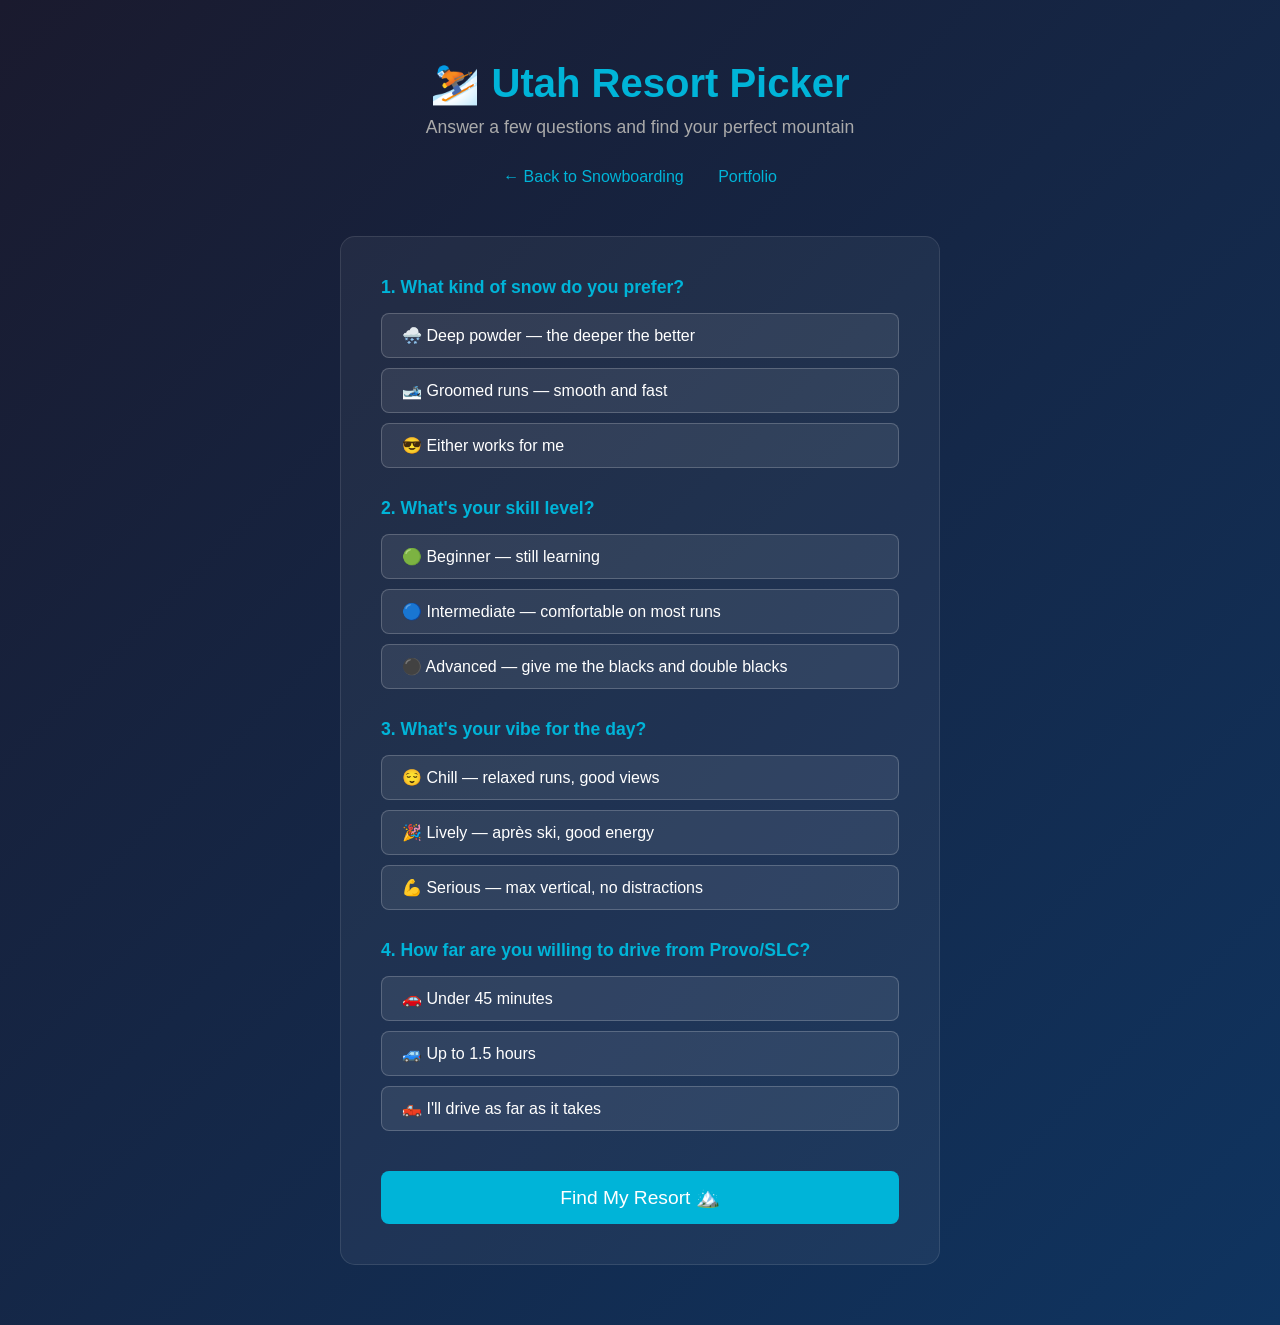
==== scratch-page/snowapp.html @ c3771a27 "Snow app" ====
<!DOCTYPE html>
<html lang="en">
<head>
    <meta charset="UTF-8">
    <meta name="viewport" content="width=device-width, initial-scale=1.0">
    <title>Utah Snow Resort Picker</title>
    <style>
        * { box-sizing: border-box; margin: 0; padding: 0; }
        
        body {
            font-family: 'Arial', sans-serif;
            background: linear-gradient(135deg, #1a1a2e, #0f3460);
            min-height: 100vh;
            color: white;
            padding: 20px;
        }

        header {
            text-align: center;
            padding: 40px 20px 20px;
        }

        header h1 {
            font-size: 2.5em;
            color: #00b4d8;
            margin-bottom: 10px;
        }

        header p {
            color: #aaaaaa;
            font-size: 1.1em;
        }

        .quiz-container {
            max-width: 600px;
            margin: 40px auto;
            background: rgba(255,255,255,0.05);
            border-radius: 15px;
            padding: 40px;
            border: 1px solid rgba(255,255,255,0.1);
        }

        .question {
            margin-bottom: 30px;
        }

        .question h3 {
            color: #00b4d8;
            margin-bottom: 15px;
            font-size: 1.1em;
        }

        .options {
            display: flex;
            flex-direction: column;
            gap: 10px;
        }

        .option-btn {
            background: rgba(255,255,255,0.08);
            border: 1px solid rgba(255,255,255,0.2);
            color: white;
            padding: 12px 20px;
            border-radius: 8px;
            cursor: pointer;
            text-align: left;
            font-size: 1em;
            transition: all 0.2s;
        }

        .option-btn:hover {
            background: rgba(0,180,216,0.3);
            border-color: #00b4d8;
        }

        .option-btn.selected {
            background: rgba(0,180,216,0.4);
            border-color: #00b4d8;
        }

        .submit-btn {
            width: 100%;
            padding: 15px;
            background: #00b4d8;
            color: white;
            border: none;
            border-radius: 8px;
            font-size: 1.2em;
            cursor: pointer;
            margin-top: 10px;
            transition: background 0.2s;
        }

        .submit-btn:hover { background: #0096b7; }

        .result {
            display: none;
            max-width: 600px;
            margin: 20px auto;
            background: rgba(255,255,255,0.05);
            border-radius: 15px;
            padding: 40px;
            border: 1px solid #00b4d8;
            text-align: center;
        }

        .result h2 {
            color: #00b4d8;
            font-size: 2em;
            margin-bottom: 10px;
        }

        .result .resort-tag {
            display: inline-block;
            background: #00b4d8;
            color: white;
            padding: 5px 15px;
            border-radius: 20px;
            font-size: 0.9em;
            margin: 5px;
        }

        .result p {
            color: #cccccc;
            line-height: 1.7;
            margin: 15px 0;
        }

        .result .stats {
            display: flex;
            justify-content: center;
            gap: 30px;
            margin: 20px 0;
        }

        .stat {
            text-align: center;
        }

        .stat .number {
            font-size: 2em;
            color: #00b4d8;
            font-weight: bold;
        }

        .stat .label {
            font-size: 0.8em;
            color: #aaaaaa;
        }

        .retry-btn {
            margin-top: 20px;
            padding: 12px 30px;
            background: transparent;
            color: #00b4d8;
            border: 1px solid #00b4d8;
            border-radius: 8px;
            font-size: 1em;
            cursor: pointer;
            transition: all 0.2s;
        }

        .retry-btn:hover {
            background: #00b4d8;
            color: white;
        }

        nav {
            text-align: center;
            padding: 10px;
        }

        nav a {
            color: #00b4d8;
            text-decoration: none;
            margin: 0 15px;
        }
    </style>
</head>
<body>

<header>
    <h1>⛷️ Utah Resort Picker</h1>
    <p>Answer a few questions and find your perfect mountain</p>
</header>

<nav>
    <a href="snowboarding.html">← Back to Snowboarding</a>
    <a href="../index.html">Portfolio</a>
</nav>

<div class="quiz-container" id="quiz">

    <div class="question">
        <h3>1. What kind of snow do you prefer?</h3>
        <div class="options">
            <button class="option-btn" onclick="select(this, 'snow', 'powder')">🌨️ Deep powder — the deeper the better</button>
            <button class="option-btn" onclick="select(this, 'snow', 'groomed')">🎿 Groomed runs — smooth and fast</button>
            <button class="option-btn" onclick="select(this, 'snow', 'both')">😎 Either works for me</button>
        </div>
    </div>

    <div class="question">
        <h3>2. What's your skill level?</h3>
        <div class="options">
            <button class="option-btn" onclick="select(this, 'skill', 'beginner')">🟢 Beginner — still learning</button>
            <button class="option-btn" onclick="select(this, 'skill', 'intermediate')">🔵 Intermediate — comfortable on most runs</button>
            <button class="option-btn" onclick="select(this, 'skill', 'advanced')">⚫ Advanced — give me the blacks and double blacks</button>
        </div>
    </div>

    <div class="question">
        <h3>3. What's your vibe for the day?</h3>
        <div class="options">
            <button class="option-btn" onclick="select(this, 'vibe', 'chill')">😌 Chill — relaxed runs, good views</button>
            <button class="option-btn" onclick="select(this, 'vibe', 'party')">🎉 Lively — après ski, good energy</button>
            <button class="option-btn" onclick="select(this, 'vibe', 'serious')">💪 Serious — max vertical, no distractions</button>
        </div>
    </div>

    <div class="question">
        <h3>4. How far are you willing to drive from Provo/SLC?</h3>
        <div class="options">
            <button class="option-btn" onclick="select(this, 'distance', 'close')">🚗 Under 45 minutes</button>
            <button class="option-btn" onclick="select(this, 'distance', 'medium')">🚙 Up to 1.5 hours</button>
            <button class="option-btn" onclick="select(this, 'distance', 'far')">🛻 I'll drive as far as it takes</button>
        </div>
    </div>

    <button class="submit-btn" onclick="getResult()">Find My Resort 🏔️</button>
</div>

<div class="result" id="result">
    <h2 id="resort-name"></h2>
    <div id="resort-tags"></div>
    <div class="stats" id="resort-stats"></div>
    <p id="resort-desc"></p>
    <p id="resort-tip"></p>
    <button class="retry-btn" onclick="retry()">Try Again</button>
</div>

<script>
    const answers = {};

    const resorts = {
        brighton: {
            name: "Brighton Resort",
            tags: ["Night Skiing", "Powder", "Beginner Friendly"],
            stats: [
                { number: "1,875", label: "Acres" },
                { number: "1,745ft", label: "Vertical Drop" },
                { number: "66", label: "Trails" }
            ],
            desc: "Brighton is beloved for its deep Utah powder and relaxed vibe. It's one of the few resorts that allows snowboarders on all terrain and has a great community feel.",
            tip: "💡 Pro tip: Hit the Millicent lift first thing for untouched powder stashes."
        },
        snowbird: {
            name: "Snowbird",
            tags: ["Expert Terrain", "Massive Vertical", "Deep Powder"],
            stats: [
                { number: "2,500", label: "Acres" },
                { number: "3,240ft", label: "Vertical Drop" },
                { number: "169", label: "Trails" }
            ],
            desc: "Snowbird is one of the most challenging and rewarding resorts in the country. With over 500 inches of snowfall annually and massive vertical, it's a paradise for advanced riders.",
            tip: "💡 Pro tip: The tram to Hidden Peak gives you access to some of the best untracked lines on the mountain."
        },
        parkcity: {
            name: "Park City Mountain",
            tags: ["Largest in US", "Après Ski", "All Levels"],
            stats: [
                { number: "7,300", label: "Acres" },
                { number: "3,226ft", label: "Vertical Drop" },
                { number: "330", label: "Trails" }
            ],
            desc: "Park City is the largest ski resort in the US with something for everyone. The town has amazing restaurants, nightlife, and a world-class après ski scene.",
            tip: "💡 Pro tip: Stay on the Park City side for groomers, head to Canyons side for powder stashes."
        },
        sundance: {
            name: "Sundance Mountain Resort",
            tags: ["Scenic", "Uncrowded", "Beginner Friendly"],
            stats: [
                { number: "450", label: "Acres" },
                { number: "2,150ft", label: "Vertical Drop" },
                { number: "42", label: "Trails" }
            ],
            desc: "Sundance is Robert Redford's hidden gem. It's never crowded, stunningly beautiful, and perfect for a relaxed day on the mountain without the chaos of bigger resorts.",
            tip: "💡 Pro tip: Go on a weekday for an almost empty mountain experience."
        },
        deervalley: {
            name: "Deer Valley Resort",
            tags: ["Groomed Runs", "Luxury", "Intermediate"],
            stats: [
                { number: "2,026", label: "Acres" },
                { number: "3,000ft", label: "Vertical Drop" },
                { number: "103", label: "Trails" }
            ],
            desc: "Deer Valley is famous for its impeccably groomed runs and luxury experience. The mountain is ski-only (no snowboards) but the grooming and service are unmatched.",
            tip: "💡 Pro tip: The grooming crews work overnight — first chair gets you perfect corduroy every time."
        }
    };

    function select(btn, category, value) {
        const parent = btn.closest('.question');
        parent.querySelectorAll('.option-btn').forEach(b => b.classList.remove('selected'));
        btn.classList.add('selected');
        answers[category] = value;
    }

    function getResult() {
        if (Object.keys(answers).length < 4) {
            alert('Please answer all 4 questions!');
            return;
        }

        let resort = pickResort();
        showResult(resort);
    }

    function pickResort() {
        const { snow, skill, vibe, distance } = answers;

        if (skill === 'advanced' && snow === 'powder') return resorts.snowbird;
        if (skill === 'advanced' && vibe === 'serious') return resorts.snowbird;
        if (vibe === 'party' || distance === 'far') return resorts.parkcity;
        if (snow === 'groomed' && vibe !== 'party') return resorts.deervalley;
        if (skill === 'beginner' && vibe === 'chill') return resorts.sundance;
        if (snow === 'powder' && skill === 'intermediate') return resorts.brighton;
        if (distance === 'close') return resorts.brighton;
        return resorts.parkcity;
    }

    function showResult(resort) {
        document.getElementById('quiz').style.display = 'none';
        const result = document.getElementById('result');
        result.style.display = 'block';

        document.getElementById('resort-name').textContent = resort.name;
        
        document.getElementById('resort-tags').innerHTML = 
            resort.tags.map(t => `<span class="resort-tag">${t}</span>`).join('');

        document.getElementById('resort-stats').innerHTML =
            resort.stats.map(s => `
                <div class="stat">
                    <div class="number">${s.number}</div>
                    <div class="label">${s.label}</div>
                </div>
            `).join('');

        document.getElementById('resort-desc').textContent = resort.desc;
        document.getElementById('resort-tip').textContent = resort.tip;
    }

    function retry() {
        Object.keys(answers).forEach(k => delete answers[k]);
        document.querySelectorAll('.option-btn').forEach(b => b.classList.remove('selected'));
        document.getElementById('quiz').style.display = 'block';
        document.getElementById('result').style.display = 'none';
    }
</script>

</body>
</html>
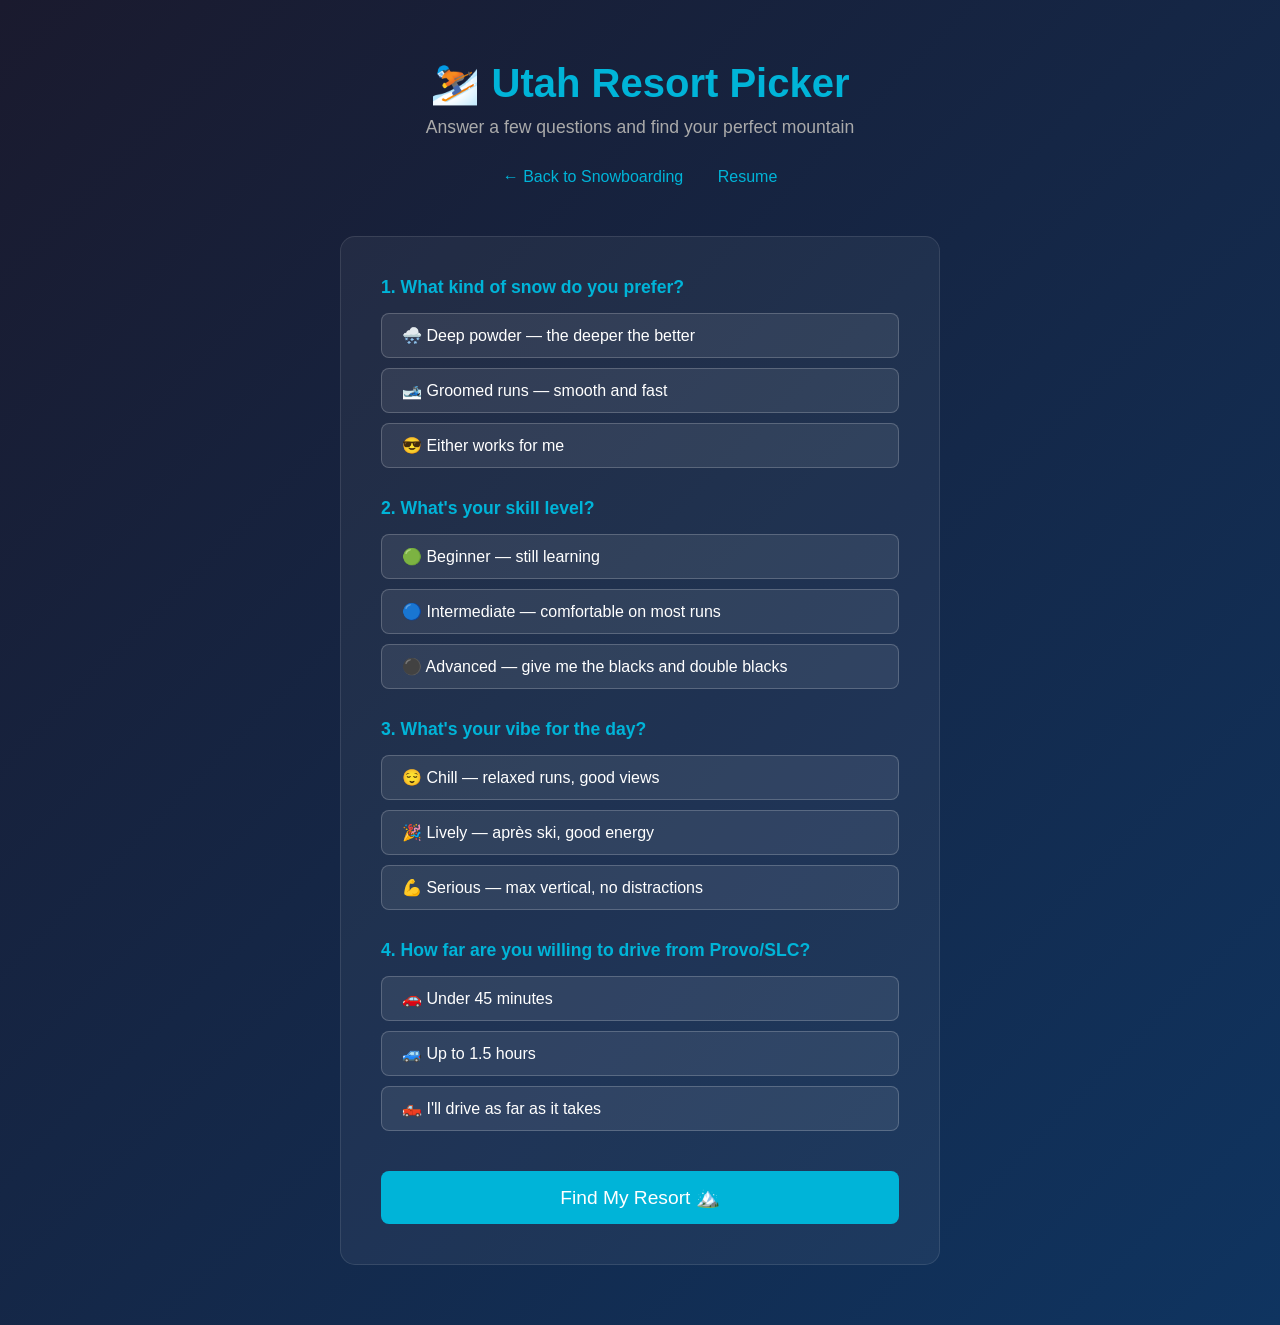
==== commit f623280b: "Update snowapp.html" ====
--- a/scratch-page/snowapp.html
+++ b/scratch-page/snowapp.html
@@ -186,7 +186,7 @@
 
 <nav>
     <a href="snowboarding.html">← Back to Snowboarding</a>
-    <a href="../index.html">Portfolio</a>
+    <a href="../index.html">Resume</a>
 </nav>
 
 <div class="quiz-container" id="quiz">
